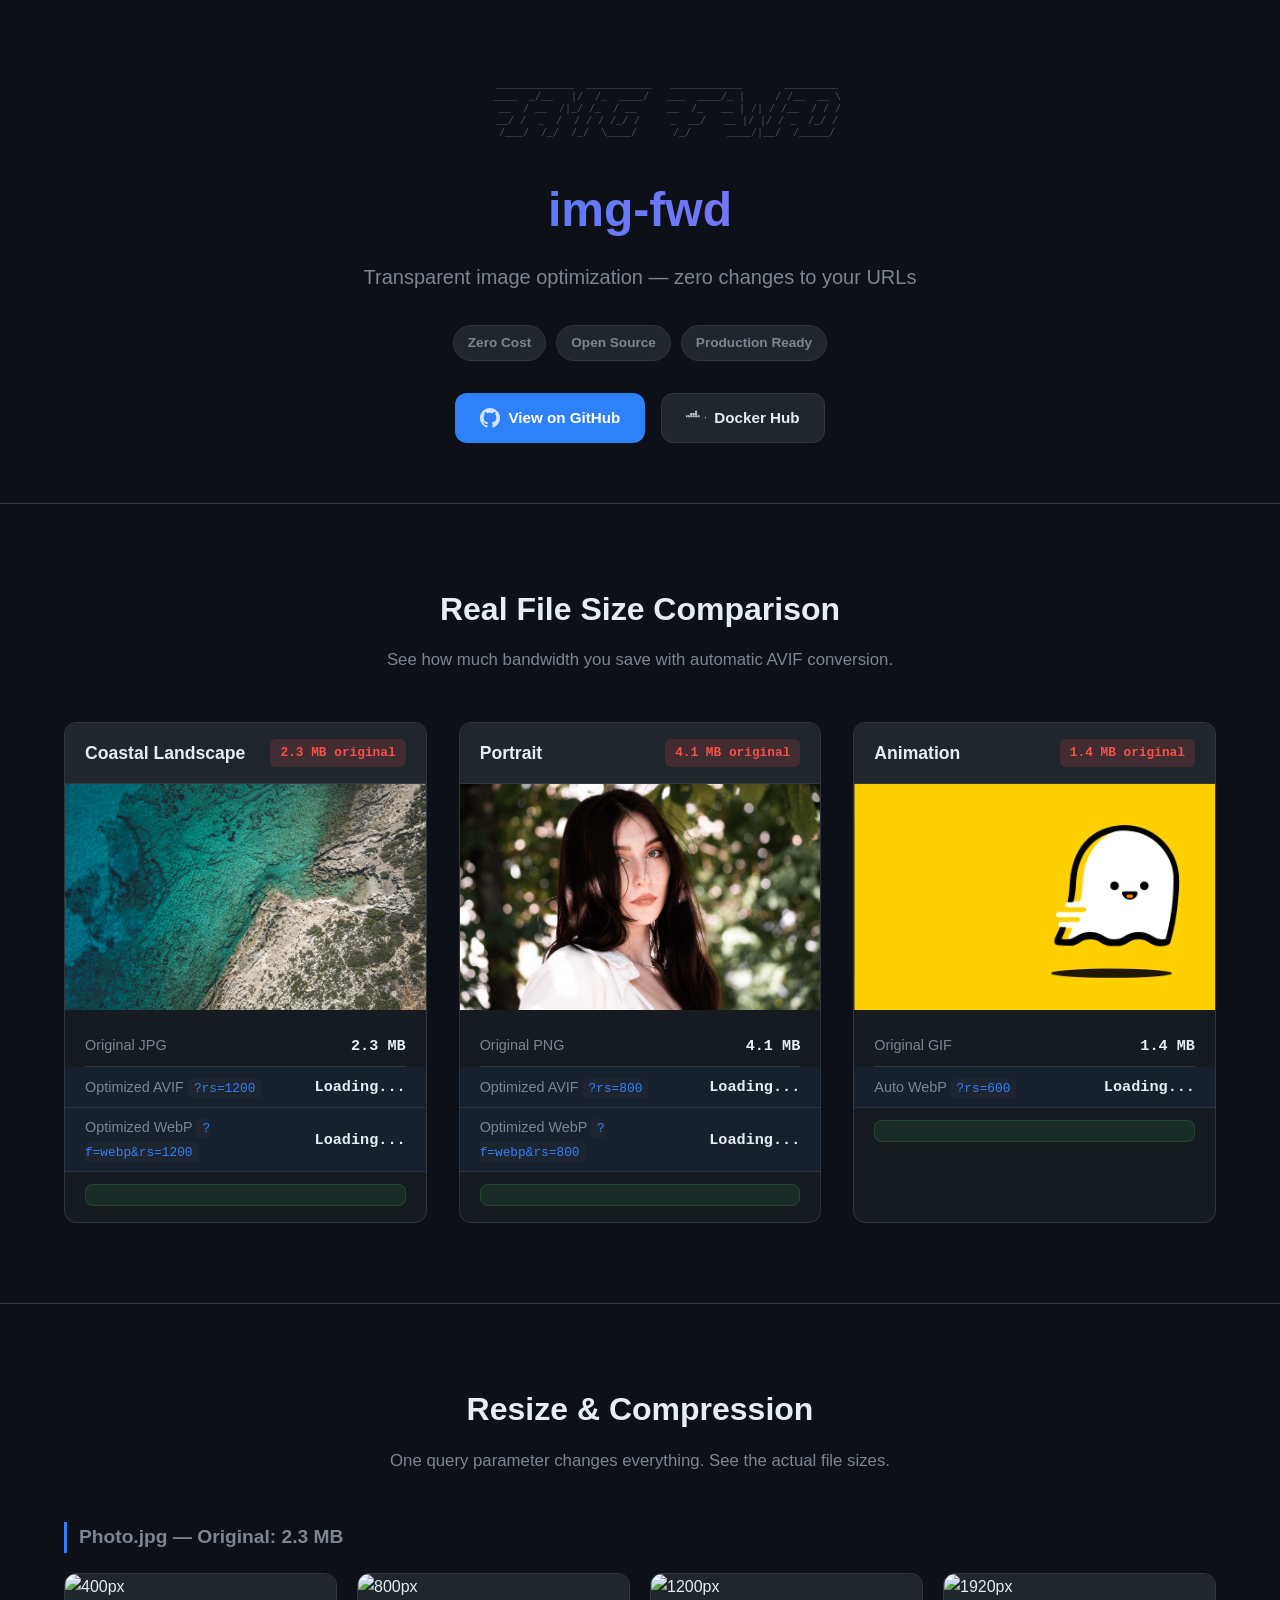
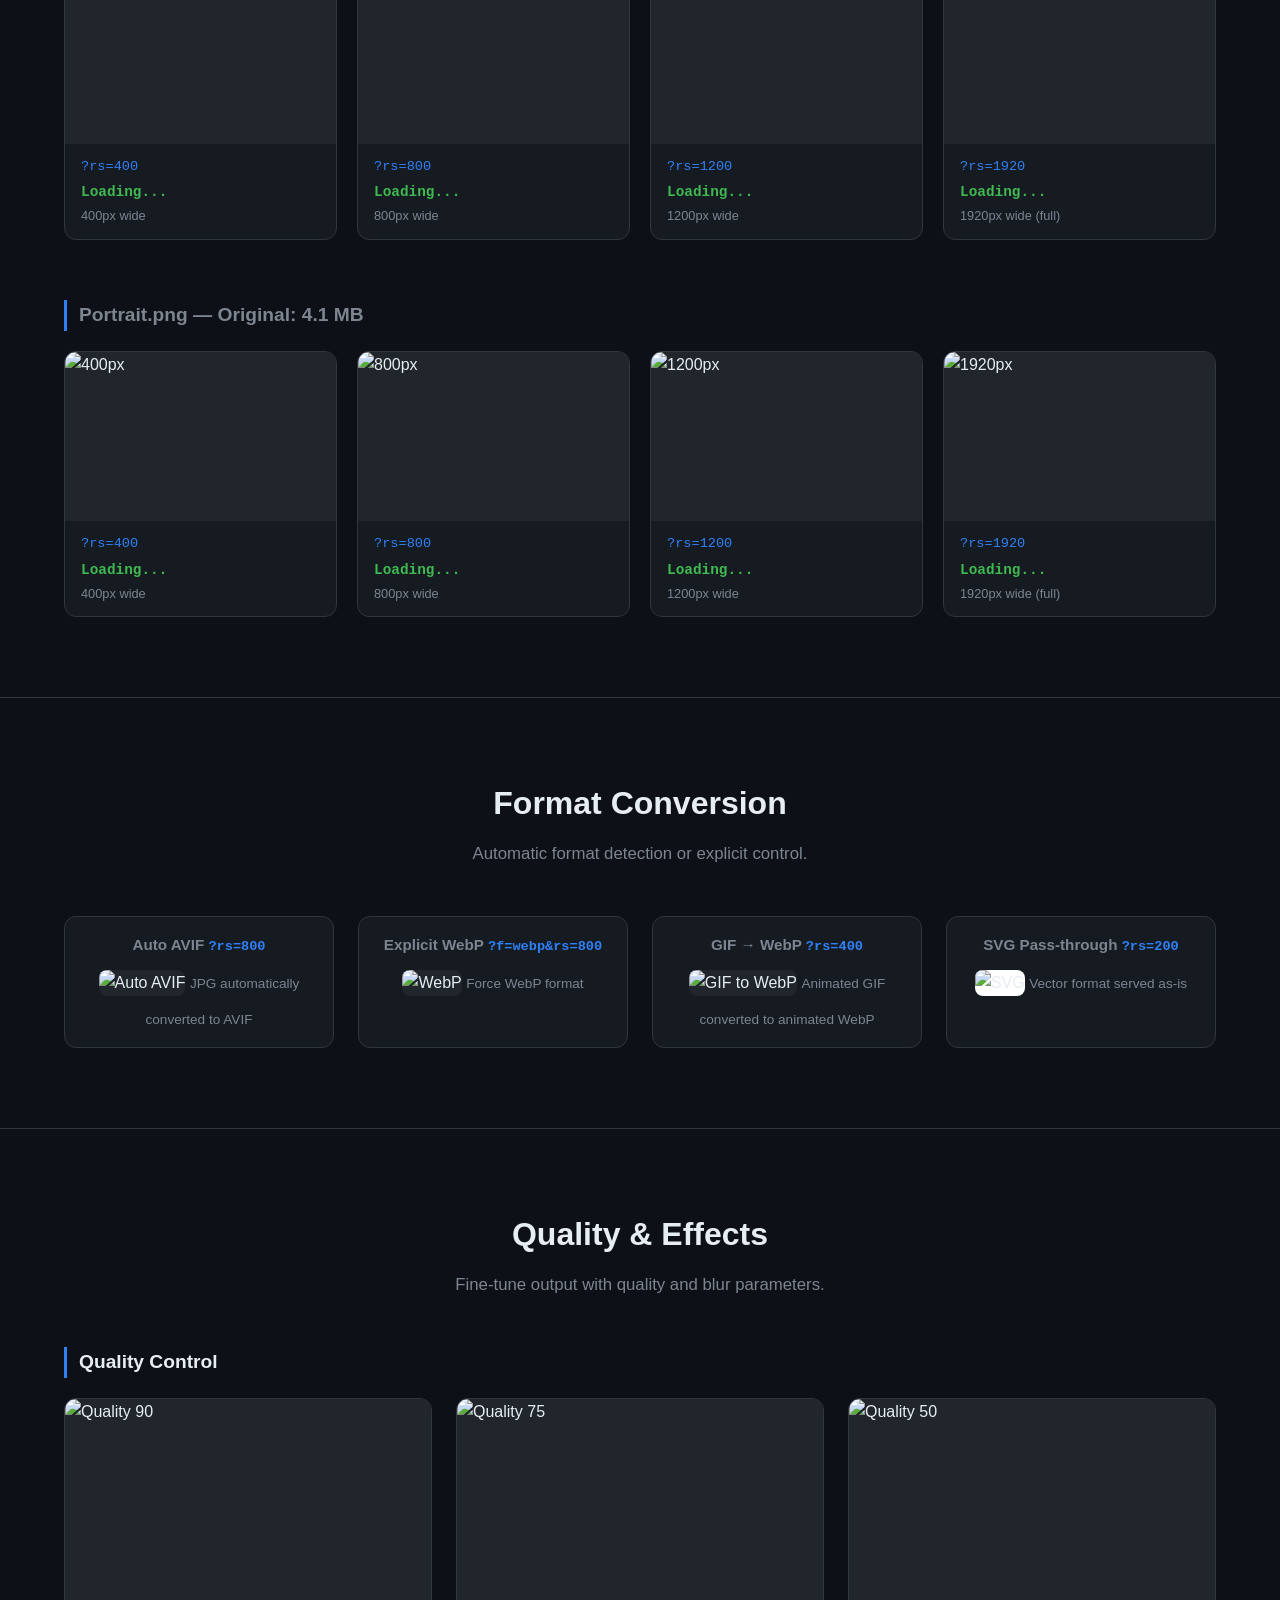
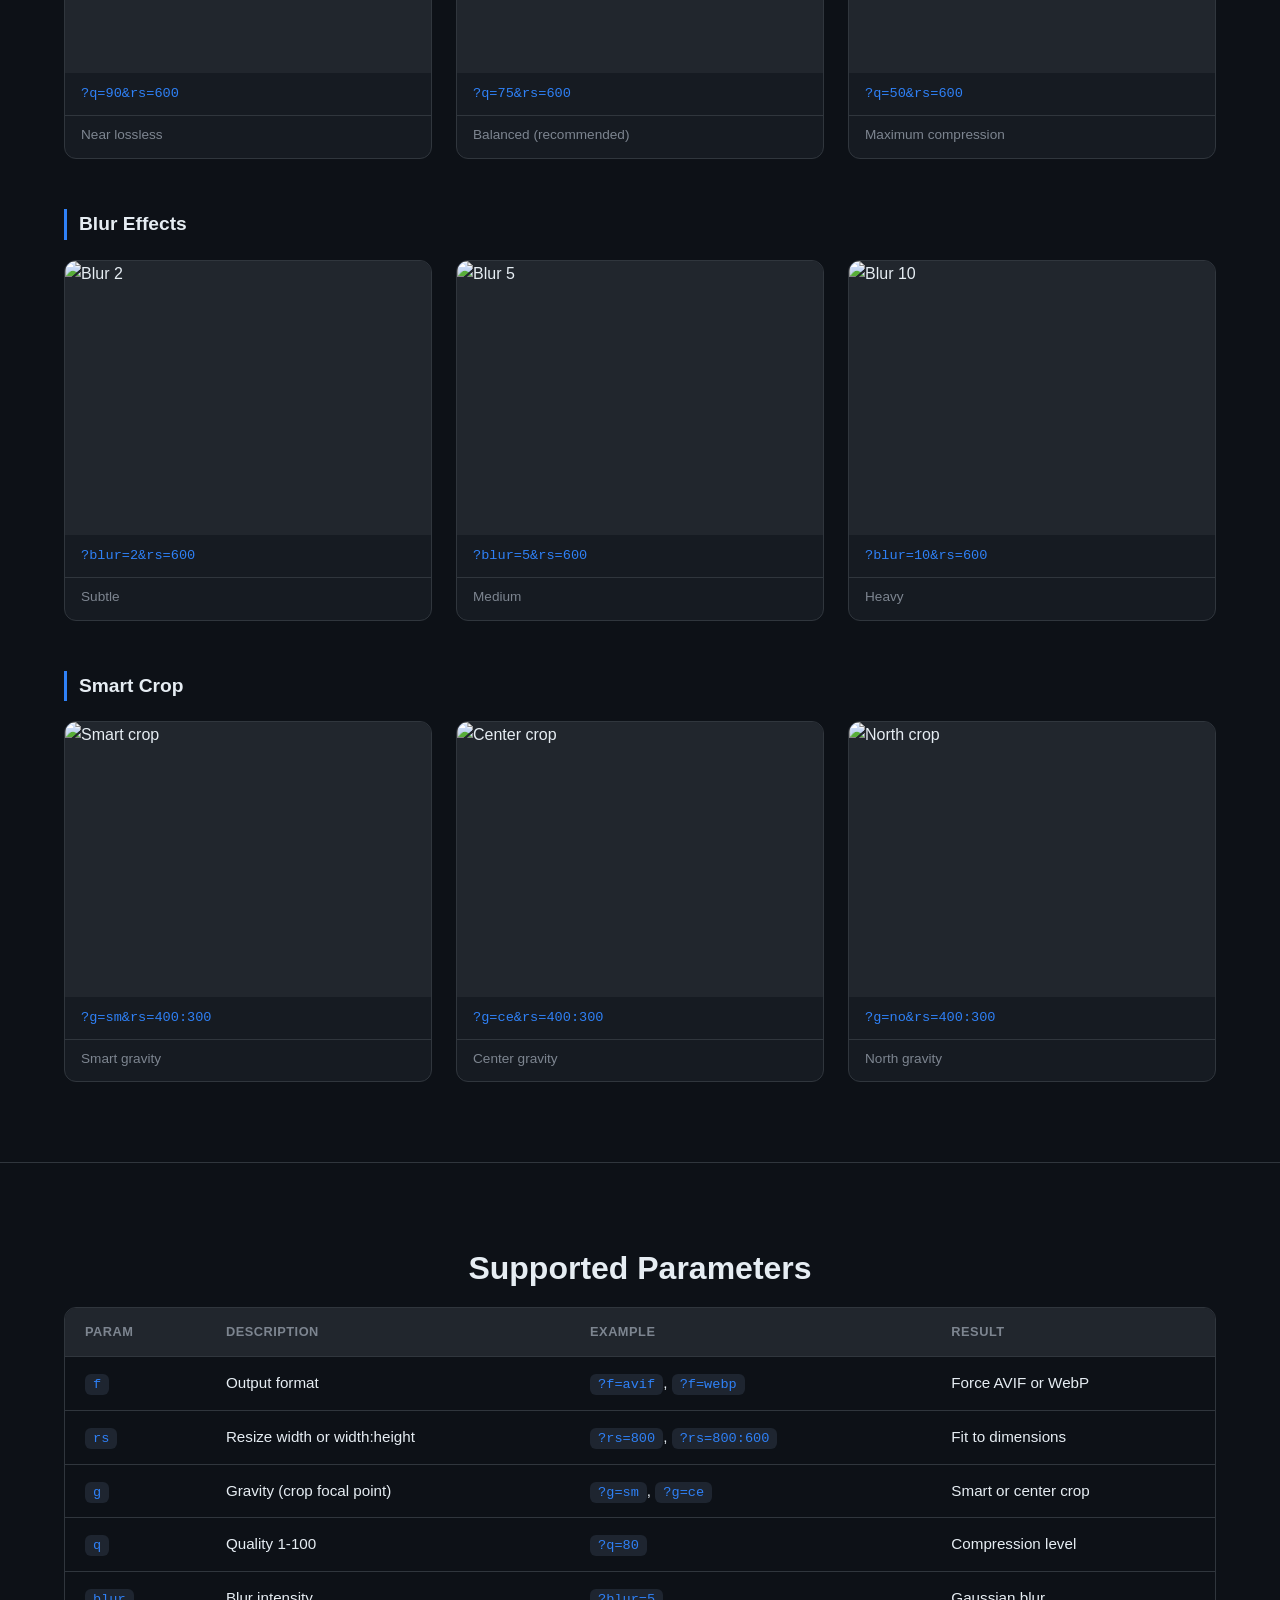
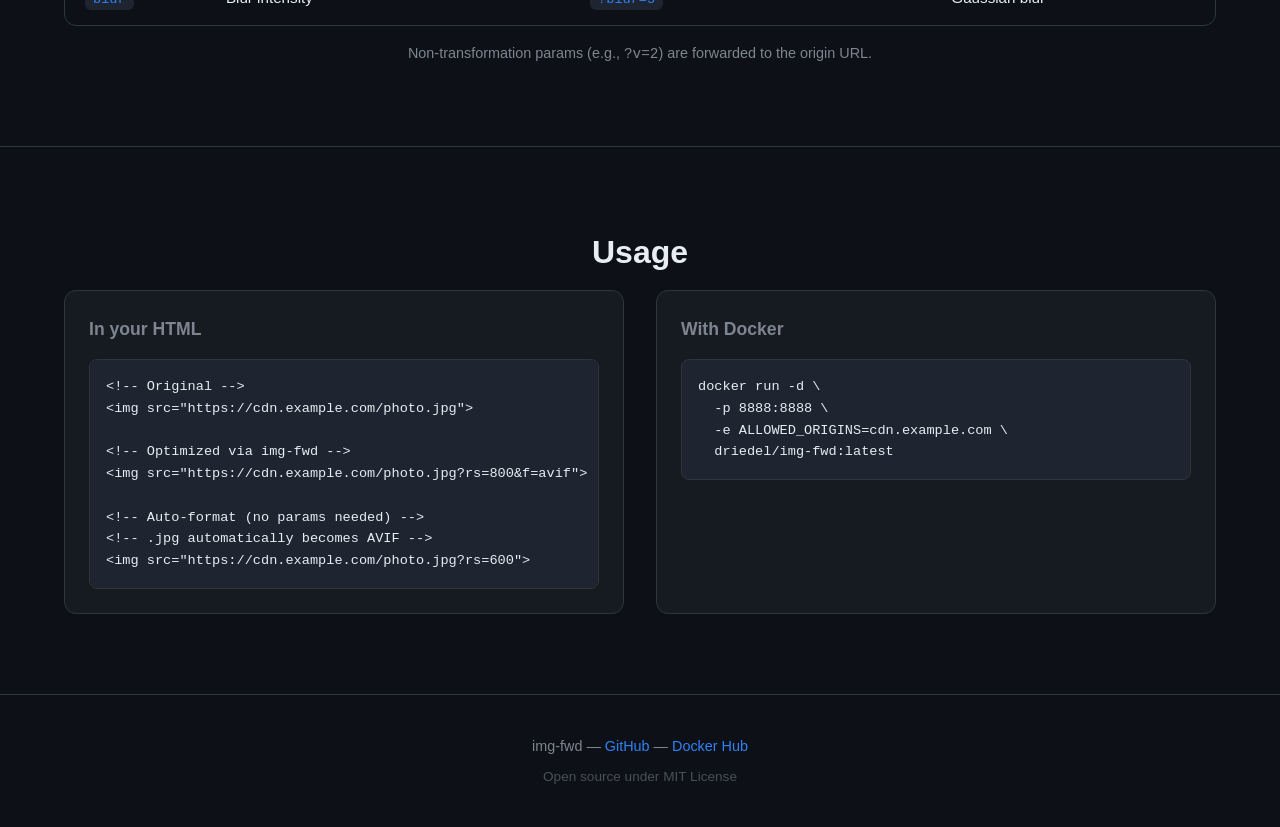
==== demo/index.html @ 56d0b034 "feat(demo): add live demo site with image comparisons Add complete demo site showcasing img-fwd capa" ====
<!DOCTYPE html>
<html lang="en">
<head>
  <meta charset="UTF-8">
  <meta name="viewport" content="width=device-width, initial-scale=1.0">
  <title>img-fwd — Transparent Image Optimization</title>
  <link rel="stylesheet" href="css/styles.css">
  <link rel="preconnect" href="https://cdn.img-fwd.driedel.dev">
</head>
<body>
  <header class="hero">
    <div class="container">
      <pre class="ascii-logo">
         _____________  ___________   ____________       _________
         ____  _/__   |/  /_  ____/   ___  ____/_ |     / /__  __ \
          __  / __  /|_/ /_  / __     __  /_   __ | /| / /__  / / /
         __/ /  _  /  / / / /_/ /     _  __/   __ |/ |/ / _  /_/ /
         /___/  /_/  /_/  \____/      /_/      ____/|__/  /_____/
      </pre>
      <h1>img-fwd</h1>
      <p class="tagline">Transparent image optimization — zero changes to your URLs</p>
      <div class="badges">
        <span class="badge">Zero Cost</span>
        <span class="badge">Open Source</span>
        <span class="badge">Production Ready</span>
      </div>
      <div class="cta-links">
        <a href="https://github.com/driedel/img-fwd" class="btn btn-primary" target="_blank" rel="noopener">
          <svg width="20" height="20" viewBox="0 0 24 24" fill="currentColor"><path d="M12 0c-6.626 0-12 5.373-12 12 0 5.302 3.438 9.8 8.207 11.387.599.111.793-.261.793-.577v-2.234c-3.338.726-4.033-1.416-4.033-1.416-.546-1.387-1.333-1.756-1.333-1.756-1.089-.745.083-.729.083-.729 1.205.084 1.839 1.237 1.839 1.237 1.07 1.834 2.807 1.304 3.492.997.107-.775.418-1.305.762-1.604-2.665-.305-5.467-1.334-5.467-5.931 0-1.311.469-2.381 1.236-3.221-.124-.303-.535-1.524.117-3.176 0 0 1.008-.322 3.301 1.23.957-.266 1.983-.399 3.003-.404 1.02.005 2.047.138 3.006.404 2.291-1.552 3.297-1.23 3.297-1.23.653 1.653.242 2.874.118 3.176.77.84 1.235 1.911 1.235 3.221 0 4.609-2.807 5.624-5.479 5.921.43.372.823 1.102.823 2.222v3.293c0 .319.192.694.801.576 4.765-1.589 8.199-6.086 8.199-11.386 0-6.627-5.373-12-12-12z"/></svg>
          View on GitHub
        </a>
        <a href="https://hub.docker.com/r/driedel/img-fwd" class="btn btn-secondary" target="_blank" rel="noopener">
          <svg width="20" height="20" viewBox="0 0 24 24" fill="currentColor"><path d="M13.983 11.078h2.119a.186.186 0 00.186-.185V9.006a.186.186 0 00-.186-.186h-2.119a.185.185 0 00-.185.185v1.888c0 .102.083.185.185.185zm-2.954-5.43h2.118a.186.186 0 00.186-.186V3.574a.186.186 0 00-.186-.185h-2.118a.185.185 0 00-.185.185v1.888c0 .102.083.186.185.186zm0 2.716h2.118a.187.187 0 00.186-.186V6.29a.186.186 0 00-.186-.185h-2.118a.185.185 0 00-.185.185v1.887c0 .102.083.186.185.186zm-2.93 0h2.12a.186.186 0 00.184-.186V6.29a.185.185 0 00-.185-.185H8.1a.185.185 0 00-.185.185v1.887c0 .102.083.186.185.186zm-2.964 0h2.119a.186.186 0 00.185-.186V6.29a.185.185 0 00-.185-.185H5.136a.186.186 0 00-.186.185v1.887c0 .102.084.186.186.186zm5.893 2.715h2.118a.186.186 0 00.186-.185V9.006a.186.186 0 00-.186-.186h-2.118a.185.185 0 00-.185.185v1.888c0 .102.083.185.185.185zm-2.93 0h2.12a.185.185 0 00.184-.185V9.006a.185.185 0 00-.184-.186h-2.12a.185.185 0 00-.184.185v1.888c0 .102.083.185.185.185zm-2.964 0h2.119a.185.185 0 00.185-.185V9.006a.185.185 0 00-.185-.186h-2.119a.186.186 0 00-.186.186v1.887c0 .102.084.185.186.185zm-2.92 0h2.12a.185.185 0 00.184-.185V9.006a.185.185 0 00-.184-.186h-2.12a.185.185 0 00-.184.185v1.888c0 .102.083.185.185.185zm-2.964 0h2.119a.185.185 0 00.185-.185V9.006a.185.185 0 00-.185-.186h-2.12a.186.186 0 00-.185.186v1.887c0 .102.084.185.186.185zM23.763 10.89c-.065-.043-.534-.364-1.084-.18.15.19.323.553.334 1.013 0 0 .197.835.3 1.432.093-.1.184-.208.27-.323.45-.585.7-1.324.7-2.093 0-.332-.044-.65-.125-.954a9.04 9.04 0 01-.395 1.105z"/></svg>
          Docker Hub
        </a>
      </div>
    </div>
  </header>

  <main>
    <!-- File Size Comparison -->
    <section class="section file-comparison" id="file-comparison">
      <div class="container">
        <h2>Real File Size Comparison</h2>
        <p class="section-desc">See how much bandwidth you save with automatic AVIF conversion.</p>
        
        <div class="file-comparison-grid">
          <!-- Photo -->
          <div class="file-card">
            <div class="file-card-header">
              <h3>Coastal Landscape</h3>
              <span class="file-tag">2.3 MB original</span>
            </div>
            <div class="file-preview">
              <img src="images/photo.jpg" alt="Original photo" loading="lazy">
            </div>
            <div class="file-sizes">
              <div class="file-size-row">
                <span class="file-label">Original JPG</span>
                <span class="file-value" id="size-photo-orig">2.3 MB</span>
              </div>
              <div class="file-size-row highlight">
                <span class="file-label">Optimized AVIF <code>?rs=1200</code></span>
                <span class="file-value" id="size-photo-avif">Loading...</span>
              </div>
              <div class="file-size-row highlight">
                <span class="file-label">Optimized WebP <code>?f=webp&rs=1200</code></span>
                <span class="file-value" id="size-photo-webp">Loading...</span>
              </div>
              <div class="file-savings" id="savings-photo"></div>
            </div>
          </div>

          <!-- Portrait -->
          <div class="file-card">
            <div class="file-card-header">
              <h3>Portrait</h3>
              <span class="file-tag">4.1 MB original</span>
            </div>
            <div class="file-preview">
              <img src="images/portrait.png" alt="Original portrait" loading="lazy">
            </div>
            <div class="file-sizes">
              <div class="file-size-row">
                <span class="file-label">Original PNG</span>
                <span class="file-value" id="size-portrait-orig">4.1 MB</span>
              </div>
              <div class="file-size-row highlight">
                <span class="file-label">Optimized AVIF <code>?rs=800</code></span>
                <span class="file-value" id="size-portrait-avif">Loading...</span>
              </div>
              <div class="file-size-row highlight">
                <span class="file-label">Optimized WebP <code>?f=webp&rs=800</code></span>
                <span class="file-value" id="size-portrait-webp">Loading...</span>
              </div>
              <div class="file-savings" id="savings-portrait"></div>
            </div>
          </div>

          <!-- Animated GIF -->
          <div class="file-card">
            <div class="file-card-header">
              <h3>Animation</h3>
              <span class="file-tag">1.4 MB original</span>
            </div>
            <div class="file-preview">
              <img src="images/animated.gif" alt="Original animation" loading="lazy">
            </div>
            <div class="file-sizes">
              <div class="file-size-row">
                <span class="file-label">Original GIF</span>
                <span class="file-value" id="size-gif-orig">1.4 MB</span>
              </div>
              <div class="file-size-row highlight">
                <span class="file-label">Auto WebP <code>?rs=600</code></span>
                <span class="file-value" id="size-gif-webp">Loading...</span>
              </div>
              <div class="file-savings" id="savings-gif"></div>
            </div>
          </div>
        </div>
      </div>
    </section>

    <!-- Resize Gallery with Real Sizes -->
    <section class="section resize-gallery" id="resize-gallery">
      <div class="container">
        <h2>Resize & Compression</h2>
        <p class="section-desc">One query parameter changes everything. See the actual file sizes.</p>

        <div class="resize-category">
          <h3>Photo.jpg — Original: 2.3 MB</h3>
          <div class="resize-grid">
            <div class="resize-item">
              <img src="https://cdn.img-fwd.driedel.dev/images/photo.jpg?rs=400" alt="400px" loading="lazy" onload="measureSize(this)">
              <div class="resize-info">
                <code>?rs=400</code>
                <span class="resize-size" data-src="https://cdn.img-fwd.driedel.dev/images/photo.jpg?rs=400">—</span>
                <span class="resize-dim">400px wide</span>
              </div>
            </div>
            <div class="resize-item">
              <img src="https://cdn.img-fwd.driedel.dev/images/photo.jpg?rs=800" alt="800px" loading="lazy" onload="measureSize(this)">
              <div class="resize-info">
                <code>?rs=800</code>
                <span class="resize-size" data-src="https://cdn.img-fwd.driedel.dev/images/photo.jpg?rs=800">—</span>
                <span class="resize-dim">800px wide</span>
              </div>
            </div>
            <div class="resize-item">
              <img src="https://cdn.img-fwd.driedel.dev/images/photo.jpg?rs=1200" alt="1200px" loading="lazy" onload="measureSize(this)">
              <div class="resize-info">
                <code>?rs=1200</code>
                <span class="resize-size" data-src="https://cdn.img-fwd.driedel.dev/images/photo.jpg?rs=1200">—</span>
                <span class="resize-dim">1200px wide</span>
              </div>
            </div>
            <div class="resize-item">
              <img src="https://cdn.img-fwd.driedel.dev/images/photo.jpg?rs=1920" alt="1920px" loading="lazy" onload="measureSize(this)">
              <div class="resize-info">
                <code>?rs=1920</code>
                <span class="resize-size" data-src="https://cdn.img-fwd.driedel.dev/images/photo.jpg?rs=1920">—</span>
                <span class="resize-dim">1920px wide (full)</span>
              </div>
            </div>
          </div>
        </div>

        <div class="resize-category">
          <h3>Portrait.png — Original: 4.1 MB</h3>
          <div class="resize-grid">
            <div class="resize-item">
              <img src="https://cdn.img-fwd.driedel.dev/images/portrait.png?rs=400" alt="400px" loading="lazy" onload="measureSize(this)">
              <div class="resize-info">
                <code>?rs=400</code>
                <span class="resize-size" data-src="https://cdn.img-fwd.driedel.dev/images/portrait.png?rs=400">—</span>
                <span class="resize-dim">400px wide</span>
              </div>
            </div>
            <div class="resize-item">
              <img src="https://cdn.img-fwd.driedel.dev/images/portrait.png?rs=800" alt="800px" loading="lazy" onload="measureSize(this)">
              <div class="resize-info">
                <code>?rs=800</code>
                <span class="resize-size" data-src="https://cdn.img-fwd.driedel.dev/images/portrait.png?rs=800">—</span>
                <span class="resize-dim">800px wide</span>
              </div>
            </div>
            <div class="resize-item">
              <img src="https://cdn.img-fwd.driedel.dev/images/portrait.png?rs=1200" alt="1200px" loading="lazy" onload="measureSize(this)">
              <div class="resize-info">
                <code>?rs=1200</code>
                <span class="resize-size" data-src="https://cdn.img-fwd.driedel.dev/images/portrait.png?rs=1200">—</span>
                <span class="resize-dim">1200px wide</span>
              </div>
            </div>
            <div class="resize-item">
              <img src="https://cdn.img-fwd.driedel.dev/images/portrait.png?rs=1920" alt="1920px" loading="lazy" onload="measureSize(this)">
              <div class="resize-info">
                <code>?rs=1920</code>
                <span class="resize-size" data-src="https://cdn.img-fwd.driedel.dev/images/portrait.png?rs=1920">—</span>
                <span class="resize-dim">1920px wide (full)</span>
              </div>
            </div>
          </div>
        </div>
      </div>
    </section>

    <!-- Format Conversion -->
    <section class="section format-gallery" id="format-gallery">
      <div class="container">
        <h2>Format Conversion</h2>
        <p class="section-desc">Automatic format detection or explicit control.</p>

        <div class="format-grid">
          <div class="format-item">
            <h4>Auto AVIF <code>?rs=800</code></h4>
            <img src="https://cdn.img-fwd.driedel.dev/images/photo.jpg?rs=800" alt="Auto AVIF" loading="lazy">
            <span class="format-note">JPG automatically converted to AVIF</span>
          </div>
          <div class="format-item">
            <h4>Explicit WebP <code>?f=webp&rs=800</code></h4>
            <img src="https://cdn.img-fwd.driedel.dev/images/photo.jpg?f=webp&rs=800" alt="WebP" loading="lazy">
            <span class="format-note">Force WebP format</span>
          </div>
          <div class="format-item">
            <h4>GIF → WebP <code>?rs=400</code></h4>
            <img src="https://cdn.img-fwd.driedel.dev/images/animated.gif?rs=400" alt="GIF to WebP" loading="lazy">
            <span class="format-note">Animated GIF converted to animated WebP</span>
          </div>
          <div class="format-item">
            <h4>SVG Pass-through <code>?rs=200</code></h4>
            <img src="https://cdn.img-fwd.driedel.dev/images/icon.svg?rs=200" alt="SVG" loading="lazy" style="object-fit: contain; background: #fff;">
            <span class="format-note">Vector format served as-is</span>
          </div>
        </div>
      </div>
    </section>

    <!-- Quality & Effects -->
    <section class="section effects-gallery" id="effects-gallery">
      <div class="container">
        <h2>Quality & Effects</h2>
        <p class="section-desc">Fine-tune output with quality and blur parameters.</p>

        <div class="effects-category">
          <h3>Quality Control</h3>
          <div class="effects-grid">
            <div class="effects-item">
              <img src="https://cdn.img-fwd.driedel.dev/images/photo.jpg?q=90&rs=600" alt="Quality 90" loading="lazy">
              <code>?q=90&rs=600</code>
              <span>Near lossless</span>
            </div>
            <div class="effects-item">
              <img src="https://cdn.img-fwd.driedel.dev/images/photo.jpg?q=75&rs=600" alt="Quality 75" loading="lazy">
              <code>?q=75&rs=600</code>
              <span>Balanced (recommended)</span>
            </div>
            <div class="effects-item">
              <img src="https://cdn.img-fwd.driedel.dev/images/photo.jpg?q=50&rs=600" alt="Quality 50" loading="lazy">
              <code>?q=50&rs=600</code>
              <span>Maximum compression</span>
            </div>
          </div>
        </div>

        <div class="effects-category">
          <h3>Blur Effects</h3>
          <div class="effects-grid">
            <div class="effects-item">
              <img src="https://cdn.img-fwd.driedel.dev/images/photo.jpg?blur=2&rs=600" alt="Blur 2" loading="lazy">
              <code>?blur=2&rs=600</code>
              <span>Subtle</span>
            </div>
            <div class="effects-item">
              <img src="https://cdn.img-fwd.driedel.dev/images/photo.jpg?blur=5&rs=600" alt="Blur 5" loading="lazy">
              <code>?blur=5&rs=600</code>
              <span>Medium</span>
            </div>
            <div class="effects-item">
              <img src="https://cdn.img-fwd.driedel.dev/images/photo.jpg?blur=10&rs=600" alt="Blur 10" loading="lazy">
              <code>?blur=10&rs=600</code>
              <span>Heavy</span>
            </div>
          </div>
        </div>

        <div class="effects-category">
          <h3>Smart Crop</h3>
          <div class="effects-grid">
            <div class="effects-item">
              <img src="https://cdn.img-fwd.driedel.dev/images/photo.jpg?g=sm&rs=400:300" alt="Smart crop" loading="lazy">
              <code>?g=sm&rs=400:300</code>
              <span>Smart gravity</span>
            </div>
            <div class="effects-item">
              <img src="https://cdn.img-fwd.driedel.dev/images/photo.jpg?g=ce&rs=400:300" alt="Center crop" loading="lazy">
              <code>?g=ce&rs=400:300</code>
              <span>Center gravity</span>
            </div>
            <div class="effects-item">
              <img src="https://cdn.img-fwd.driedel.dev/images/photo.jpg?g=no&rs=400:300" alt="North crop" loading="lazy">
              <code>?g=no&rs=400:300</code>
              <span>North gravity</span>
            </div>
          </div>
        </div>
      </div>
    </section>

    <!-- Technical Reference -->
    <section class="section reference" id="reference">
      <div class="container">
        <h2>Supported Parameters</h2>
        <div class="param-table-wrapper">
          <table class="param-table">
            <thead>
              <tr>
                <th>Param</th>
                <th>Description</th>
                <th>Example</th>
                <th>Result</th>
              </tr>
            </thead>
            <tbody>
              <tr>
                <td><code>f</code></td>
                <td>Output format</td>
                <td><code>?f=avif</code>, <code>?f=webp</code></td>
                <td>Force AVIF or WebP</td>
              </tr>
              <tr>
                <td><code>rs</code></td>
                <td>Resize width or width:height</td>
                <td><code>?rs=800</code>, <code>?rs=800:600</code></td>
                <td>Fit to dimensions</td>
              </tr>
              <tr>
                <td><code>g</code></td>
                <td>Gravity (crop focal point)</td>
                <td><code>?g=sm</code>, <code>?g=ce</code></td>
                <td>Smart or center crop</td>
              </tr>
              <tr>
                <td><code>q</code></td>
                <td>Quality 1-100</td>
                <td><code>?q=80</code></td>
                <td>Compression level</td>
              </tr>
              <tr>
                <td><code>blur</code></td>
                <td>Blur intensity</td>
                <td><code>?blur=5</code></td>
                <td>Gaussian blur</td>
              </tr>
            </tbody>
          </table>
        </div>
        <p class="table-note">Non-transformation params (e.g., <code>?v=2</code>) are forwarded to the origin URL.</p>
      </div>
    </section>

    <!-- Usage Snippets -->
    <section class="section snippets" id="snippets">
      <div class="container">
        <h2>Usage</h2>
        <div class="snippet-grid">
          <div class="snippet-card">
            <h3>In your HTML</h3>
            <pre class="code-block"><code>&lt;!-- Original --&gt;
&lt;img src="https://cdn.example.com/photo.jpg"&gt;

&lt;!-- Optimized via img-fwd --&gt;
&lt;img src="https://cdn.example.com/photo.jpg?rs=800&f=avif"&gt;

&lt;!-- Auto-format (no params needed) --&gt;
&lt;!-- .jpg automatically becomes AVIF --&gt;
&lt;img src="https://cdn.example.com/photo.jpg?rs=600"&gt;</code></pre>
          </div>
          <div class="snippet-card">
            <h3>With Docker</h3>
            <pre class="code-block"><code>docker run -d \
  -p 8888:8888 \
  -e ALLOWED_ORIGINS=cdn.example.com \
  driedel/img-fwd:latest</code></pre>
          </div>
        </div>
      </div>
    </section>
  </main>

  <footer class="footer">
    <div class="container">
      <p>img-fwd — <a href="https://github.com/driedel/img-fwd">GitHub</a> — <a href="https://hub.docker.com/r/driedel/img-fwd">Docker Hub</a></p>
      <p class="copyright">Open source under MIT License</p>
    </div>
  </footer>

  <script src="js/main.js"></script>
</body>
</html>
---- demo/css/styles.css ----
/* ========================================
   img-fwd Demo — Stylesheet
   Modern, clean, responsive
   ======================================== */

:root {
  --bg-primary: #0d1117;
  --bg-secondary: #161b22;
  --bg-tertiary: #21262d;
  --border-color: #30363d;
  --text-primary: #e6edf3;
  --text-secondary: #7d8590;
  --text-muted: #484f58;
  --accent: #2f81f7;
  --accent-hover: #388bfd;
  --success: #3fb950;
  --warning: #d29922;
  --danger: #f85149;
  --code-bg: #1e2530;
  --font-mono: 'SFMono-Regular', Consolas, 'Liberation Mono', Menlo, monospace;
  --font-sans: -apple-system, BlinkMacSystemFont, 'Segoe UI', Roboto, Helvetica, Arial, sans-serif;
  --radius: 12px;
  --shadow: 0 8px 24px rgba(0, 0, 0, 0.4);
}

* { box-sizing: border-box; margin: 0; padding: 0; }

html { scroll-behavior: smooth; }

body {
  font-family: var(--font-sans);
  background: var(--bg-primary);
  color: var(--text-primary);
  line-height: 1.6;
  -webkit-font-smoothing: antialiased;
}

.container {
  max-width: 1200px;
  margin: 0 auto;
  padding: 0 24px;
}

/* ========================================
   Hero
   ======================================== */

.hero {
  padding: 80px 0 60px;
  text-align: center;
  border-bottom: 1px solid var(--border-color);
}

.ascii-logo {
  font-family: var(--font-mono);
  font-size: 10px;
  line-height: 1.2;
  color: var(--text-muted);
  margin-bottom: 20px;
  overflow-x: auto;
  white-space: pre;
}

.hero h1 {
  font-size: 3rem;
  font-weight: 700;
  margin-bottom: 12px;
  background: linear-gradient(90deg, var(--accent), #a371f7);
  -webkit-background-clip: text;
  -webkit-text-fill-color: transparent;
  background-clip: text;
}

.tagline {
  font-size: 1.25rem;
  color: var(--text-secondary);
  margin-bottom: 32px;
}

.badges {
  display: flex;
  gap: 10px;
  justify-content: center;
  margin-bottom: 32px;
  flex-wrap: wrap;
}

.badge {
  display: inline-block;
  padding: 6px 14px;
  border-radius: 20px;
  font-size: 0.85rem;
  font-weight: 600;
  background: var(--bg-tertiary);
  color: var(--text-secondary);
  border: 1px solid var(--border-color);
}

.cta-links {
  display: flex;
  gap: 16px;
  justify-content: center;
  flex-wrap: wrap;
}

.btn {
  display: inline-flex;
  align-items: center;
  gap: 8px;
  padding: 12px 24px;
  border-radius: var(--radius);
  font-size: 0.95rem;
  font-weight: 600;
  text-decoration: none;
  transition: all 0.2s ease;
  border: 1px solid transparent;
}

.btn svg { opacity: 0.8; }

.btn-primary {
  background: var(--accent);
  color: #fff;
}

.btn-primary:hover { background: var(--accent-hover); }

.btn-secondary {
  background: var(--bg-tertiary);
  color: var(--text-primary);
  border-color: var(--border-color);
}

.btn-secondary:hover { background: var(--border-color); }

/* ========================================
   Sections
   ======================================== */

.section {
  padding: 80px 0;
  border-bottom: 1px solid var(--border-color);
}

.section:last-of-type { border-bottom: none; }

.section h2 {
  font-size: 2rem;
  margin-bottom: 12px;
  text-align: center;
}

.section-desc {
  text-align: center;
  color: var(--text-secondary);
  margin-bottom: 48px;
  font-size: 1.05rem;
}

/* ========================================
   Comparative Section
   ======================================== */

.comparison-grid {
  display: grid;
  grid-template-columns: repeat(auto-fit, minmax(340px, 1fr));
  gap: 32px;
}

.comparison-card {
  background: var(--bg-secondary);
  border: 1px solid var(--border-color);
  border-radius: var(--radius);
  overflow: hidden;
  transition: box-shadow 0.3s ease;
}

.comparison-card:hover { box-shadow: var(--shadow); }

.card-header {
  display: flex;
  justify-content: space-between;
  align-items: center;
  padding: 16px 20px;
  border-bottom: 1px solid var(--border-color);
}

.card-header h3 { font-size: 1.1rem; font-weight: 600; }

.format-badge {
  font-size: 0.75rem;
  padding: 4px 10px;
  border-radius: 6px;
  background: rgba(47, 129, 247, 0.15);
  color: var(--accent);
  font-family: var(--font-mono);
  font-weight: 600;
}

/* Before/After Slider */
.before-after-slider {
  position: relative;
  width: 100%;
  aspect-ratio: 16 / 10;
  overflow: hidden;
  background: var(--bg-tertiary);
}

.before-after-slider img {
  position: absolute;
  top: 0;
  left: 0;
  width: 100%;
  height: 100%;
  object-fit: cover;
}

.after-overlay {
  position: absolute;
  top: 0;
  left: 0;
  width: 50%;
  height: 100%;
  overflow: hidden;
  border-right: 2px solid var(--accent);
}

.after-overlay img {
  position: absolute;
  top: 0;
  left: 0;
  width: 200%;  /* compensa o container de 50% */
  height: 100%;
  object-fit: cover;
}

.slider-input {
  position: absolute;
  top: 0;
  left: 0;
  width: 100%;
  height: 100%;
  opacity: 0;
  cursor: ew-resize;
  z-index: 10;
}

.slider-handle {
  position: absolute;
  top: 50%;
  left: 50%;
  transform: translate(-50%, -50%);
  width: 40px;
  height: 40px;
  background: var(--accent);
  border-radius: 50%;
  display: flex;
  align-items: center;
  justify-content: center;
  pointer-events: none;
  z-index: 5;
  box-shadow: 0 2px 8px rgba(0,0,0,0.4);
}

.slider-handle::before {
  content: '◀ ▶';
  font-size: 10px;
  color: #fff;
  letter-spacing: 2px;
}

/* Stats */
.stats {
  display: grid;
  grid-template-columns: 1fr 1fr 1fr;
  padding: 16px 20px;
  gap: 16px;
}

.stat {
  display: flex;
  flex-direction: column;
  align-items: center;
  text-align: center;
}

.stat-label {
  font-size: 0.8rem;
  color: var(--text-secondary);
  text-transform: uppercase;
  letter-spacing: 0.5px;
  margin-bottom: 4px;
}

.stat-size, .stat-value {
  font-family: var(--font-mono);
  font-size: 1.1rem;
  font-weight: 600;
  color: var(--text-primary);
}

.savings-stat .stat-value { color: var(--success); }

/* ========================================
   Gallery
   ======================================== */

.gallery-category { margin-bottom: 60px; }

.gallery-category:last-child { margin-bottom: 0; }

.gallery-category h3 {
  font-size: 1.3rem;
  margin-bottom: 24px;
  padding-left: 12px;
  border-left: 3px solid var(--accent);
}

.gallery-grid {
  display: grid;
  grid-template-columns: repeat(auto-fit, minmax(280px, 1fr));
  gap: 24px;
}

.gallery-item {
  background: var(--bg-secondary);
  border: 1px solid var(--border-color);
  border-radius: var(--radius);
  overflow: hidden;
  transition: box-shadow 0.3s ease;
}

.gallery-item:hover { box-shadow: var(--shadow); }

.gallery-item img {
  width: 100%;
  aspect-ratio: 16 / 10;
  object-fit: cover;
  display: block;
  background: var(--bg-tertiary);
}

.gallery-item code {
  display: block;
  padding: 12px 16px;
  font-family: var(--font-mono);
  font-size: 0.85rem;
  background: var(--bg-tertiary);
  border-top: 1px solid var(--border-color);
  color: var(--accent);
}

.dim-label {
  display: block;
  padding: 6px 16px 12px;
  font-size: 0.85rem;
  color: var(--text-secondary);
}

/* ========================================
   Reference Table
   ======================================== */

.param-table-wrapper {
  overflow-x: auto;
  border: 1px solid var(--border-color);
  border-radius: var(--radius);
  margin-bottom: 16px;
}

.param-table {
  width: 100%;
  border-collapse: collapse;
  font-size: 0.95rem;
}

.param-table th,
.param-table td {
  padding: 14px 20px;
  text-align: left;
  border-bottom: 1px solid var(--border-color);
}

.param-table th {
  background: var(--bg-tertiary);
  font-weight: 600;
  color: var(--text-secondary);
  text-transform: uppercase;
  font-size: 0.8rem;
  letter-spacing: 0.5px;
}

.param-table tr:last-child td { border-bottom: none; }

.param-table tbody tr:hover { background: rgba(47, 129, 247, 0.05); }

.param-table code {
  font-family: var(--font-mono);
  font-size: 0.85rem;
  background: var(--code-bg);
  padding: 3px 8px;
  border-radius: 6px;
  color: var(--accent);
}

.table-note {
  text-align: center;
  color: var(--text-secondary);
  font-size: 0.9rem;
}

/* ========================================
   Snippets
   ======================================== */

.snippet-grid {
  display: grid;
  grid-template-columns: repeat(auto-fit, minmax(400px, 1fr));
  gap: 32px;
}

.snippet-card {
  background: var(--bg-secondary);
  border: 1px solid var(--border-color);
  border-radius: var(--radius);
  padding: 24px;
}

.snippet-card h3 {
  font-size: 1.1rem;
  margin-bottom: 16px;
  color: var(--text-secondary);
}

.code-block {
  background: var(--code-bg);
  border: 1px solid var(--border-color);
  border-radius: 8px;
  padding: 16px;
  overflow-x: auto;
  font-family: var(--font-mono);
  font-size: 0.85rem;
  line-height: 1.6;
  color: var(--text-primary);
}

.code-block code {
  font-family: inherit;
  color: inherit;
}

/* Syntax highlighting simulation */
.code-block .comment { color: var(--text-muted); }

/* ========================================
   Footer
   ======================================== */

.footer {
  padding: 40px 0;
  text-align: center;
  border-top: 1px solid var(--border-color);
  color: var(--text-secondary);
  font-size: 0.9rem;
}

.footer a {
  color: var(--accent);
  text-decoration: none;
}

.footer a:hover { text-decoration: underline; }

.copyright {
  margin-top: 8px;
  font-size: 0.85rem;
  color: var(--text-muted);
}

/* ========================================
   File Comparison Section
   ======================================== */

.file-comparison-grid {
  display: grid;
  grid-template-columns: repeat(auto-fit, minmax(350px, 1fr));
  gap: 32px;
}

.file-card {
  background: var(--bg-secondary);
  border: 1px solid var(--border-color);
  border-radius: var(--radius);
  overflow: hidden;
  transition: box-shadow 0.3s ease;
}

.file-card:hover { box-shadow: var(--shadow); }

.file-card-header {
  display: flex;
  justify-content: space-between;
  align-items: center;
  padding: 16px 20px;
  border-bottom: 1px solid var(--border-color);
  background: var(--bg-tertiary);
}

.file-card-header h3 { font-size: 1.1rem; font-weight: 600; }

.file-tag {
  font-size: 0.8rem;
  padding: 4px 10px;
  border-radius: 6px;
  background: rgba(248, 81, 73, 0.15);
  color: var(--danger);
  font-family: var(--font-mono);
  font-weight: 600;
}

.file-preview {
  width: 100%;
  aspect-ratio: 16 / 10;
  overflow: hidden;
  background: var(--bg-tertiary);
}

.file-preview img {
  width: 100%;
  height: 100%;
  object-fit: cover;
  display: block;
}

.file-sizes {
  padding: 16px 20px;
}

.file-size-row {
  display: flex;
  justify-content: space-between;
  align-items: center;
  padding: 8px 0;
  border-bottom: 1px solid var(--border-color);
}

.file-size-row:last-child { border-bottom: none; }

.file-size-row.highlight {
  background: rgba(47, 129, 247, 0.05);
  margin: 0 -20px;
  padding: 8px 20px;
}

.file-label {
  font-size: 0.9rem;
  color: var(--text-secondary);
}

.file-label code {
  font-family: var(--font-mono);
  font-size: 0.8rem;
  background: var(--code-bg);
  padding: 2px 6px;
  border-radius: 4px;
  color: var(--accent);
}

.file-value {
  font-family: var(--font-mono);
  font-size: 0.95rem;
  font-weight: 600;
  color: var(--text-primary);
}

.file-savings {
  margin-top: 12px;
  padding: 10px;
  border-radius: 8px;
  background: rgba(63, 185, 80, 0.1);
  border: 1px solid rgba(63, 185, 80, 0.2);
  text-align: center;
  font-weight: 600;
  color: var(--success);
  font-family: var(--font-mono);
  font-size: 0.9rem;
}

/* ========================================
   Resize Gallery
   ======================================== */

.resize-category { margin-bottom: 60px; }
.resize-category:last-child { margin-bottom: 0; }

.resize-category h3 {
  font-size: 1.2rem;
  margin-bottom: 20px;
  padding-left: 12px;
  border-left: 3px solid var(--accent);
  color: var(--text-secondary);
}

.resize-grid {
  display: grid;
  grid-template-columns: repeat(auto-fit, minmax(220px, 1fr));
  gap: 20px;
}

.resize-item {
  background: var(--bg-secondary);
  border: 1px solid var(--border-color);
  border-radius: var(--radius);
  overflow: hidden;
  transition: box-shadow 0.3s ease;
}

.resize-item:hover { box-shadow: var(--shadow); }

.resize-item img {
  width: 100%;
  aspect-ratio: 16 / 10;
  object-fit: cover;
  display: block;
  background: var(--bg-tertiary);
}

.resize-info {
  padding: 12px 16px;
}

.resize-info code {
  display: block;
  font-family: var(--font-mono);
  font-size: 0.85rem;
  color: var(--accent);
  margin-bottom: 4px;
}

.resize-size {
  display: block;
  font-family: var(--font-mono);
  font-size: 0.9rem;
  color: var(--success);
  font-weight: 600;
  margin-bottom: 2px;
}

.resize-dim {
  display: block;
  font-size: 0.8rem;
  color: var(--text-secondary);
}

/* ========================================
   Format Gallery
   ======================================== */

.format-grid {
  display: grid;
  grid-template-columns: repeat(auto-fit, minmax(260px, 1fr));
  gap: 24px;
}

.format-item {
  background: var(--bg-secondary);
  border: 1px solid var(--border-color);
  border-radius: var(--radius);
  overflow: hidden;
  padding: 16px;
  text-align: center;
}

.format-item h4 {
  font-size: 0.95rem;
  margin-bottom: 12px;
  color: var(--text-secondary);
}

.format-item h4 code {
  font-family: var(--font-mono);
  color: var(--accent);
  font-size: 0.85rem;
}

.format-item img {
  width: 100%;
  aspect-ratio: 16 / 10;
  object-fit: cover;
  border-radius: 8px;
  margin-bottom: 10px;
  background: var(--bg-tertiary);
}

.format-note {
  font-size: 0.85rem;
  color: var(--text-secondary);
}

/* ========================================
   Effects Gallery
   ======================================== */

.effects-category { margin-bottom: 50px; }
.effects-category:last-child { margin-bottom: 0; }

.effects-category h3 {
  font-size: 1.2rem;
  margin-bottom: 20px;
  padding-left: 12px;
  border-left: 3px solid var(--accent);
}

.effects-grid {
  display: grid;
  grid-template-columns: repeat(auto-fit, minmax(260px, 1fr));
  gap: 24px;
}

.effects-item {
  background: var(--bg-secondary);
  border: 1px solid var(--border-color);
  border-radius: var(--radius);
  overflow: hidden;
  transition: box-shadow 0.3s ease;
}

.effects-item:hover { box-shadow: var(--shadow); }

.effects-item img {
  width: 100%;
  aspect-ratio: 4 / 3;
  object-fit: cover;
  display: block;
  background: var(--bg-tertiary);
}

.effects-item code {
  display: block;
  padding: 10px 16px;
  font-family: var(--font-mono);
  font-size: 0.85rem;
  color: var(--accent);
  border-bottom: 1px solid var(--border-color);
}

.effects-item span {
  display: block;
  padding: 8px 16px 12px;
  font-size: 0.85rem;
  color: var(--text-secondary);
}

/* ========================================
   Responsive
   ======================================== */

@media (max-width: 768px) {
  .hero { padding: 48px 0 40px; }
  .hero h1 { font-size: 2rem; }
  .tagline { font-size: 1rem; }
  .ascii-logo { font-size: 7px; }
  
  .section { padding: 48px 0; }
  .section h2 { font-size: 1.5rem; }
  
  .comparison-grid { grid-template-columns: 1fr; }
  .gallery-grid { grid-template-columns: 1fr; }
  .snippet-grid { grid-template-columns: 1fr; }
  
  .stats { grid-template-columns: 1fr; gap: 12px; }
  .stat { flex-direction: row; justify-content: space-between; }
  
  .param-table th,
  .param-table td { padding: 10px 14px; }
}

/* ========================================
   Animations
   ======================================== */

@keyframes fadeIn {
  from { opacity: 0; transform: translateY(20px); }
  to { opacity: 1; transform: translateY(0); }
}

.section {
  animation: fadeIn 0.6s ease-out;
}
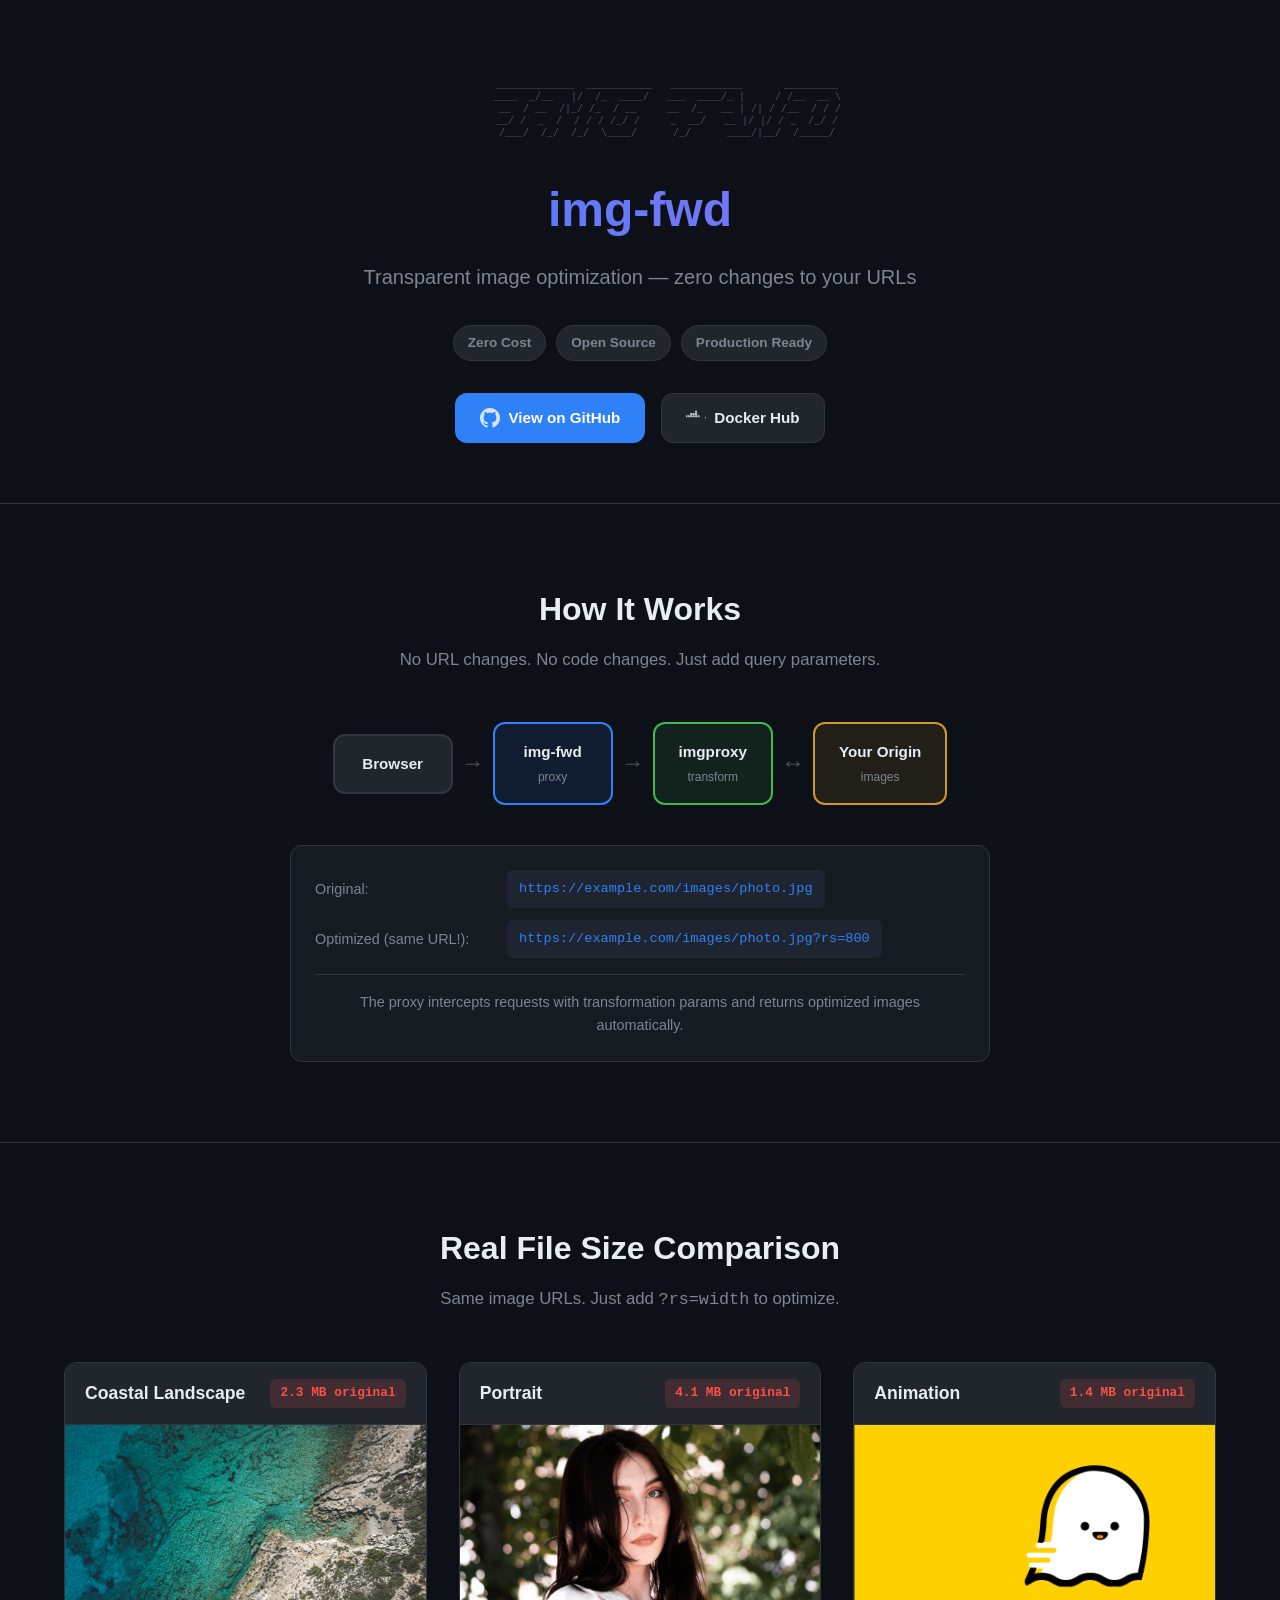
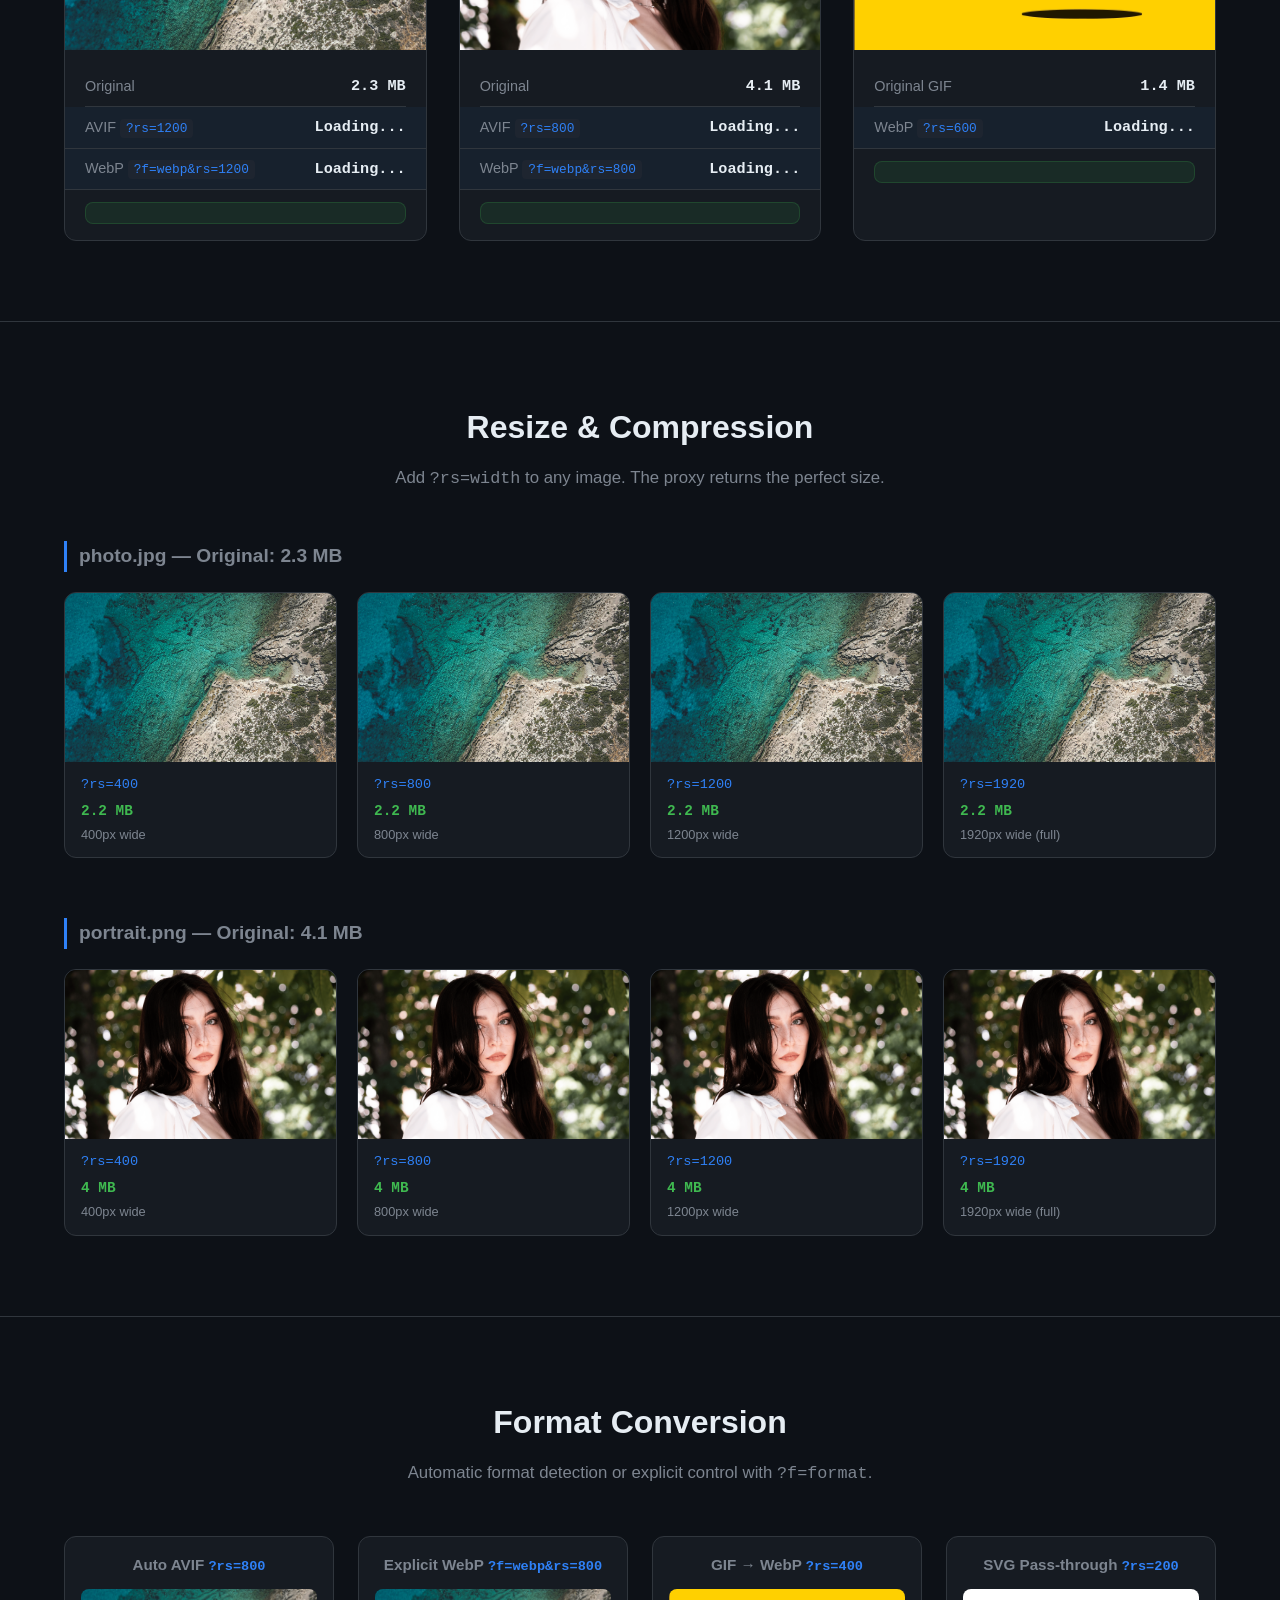
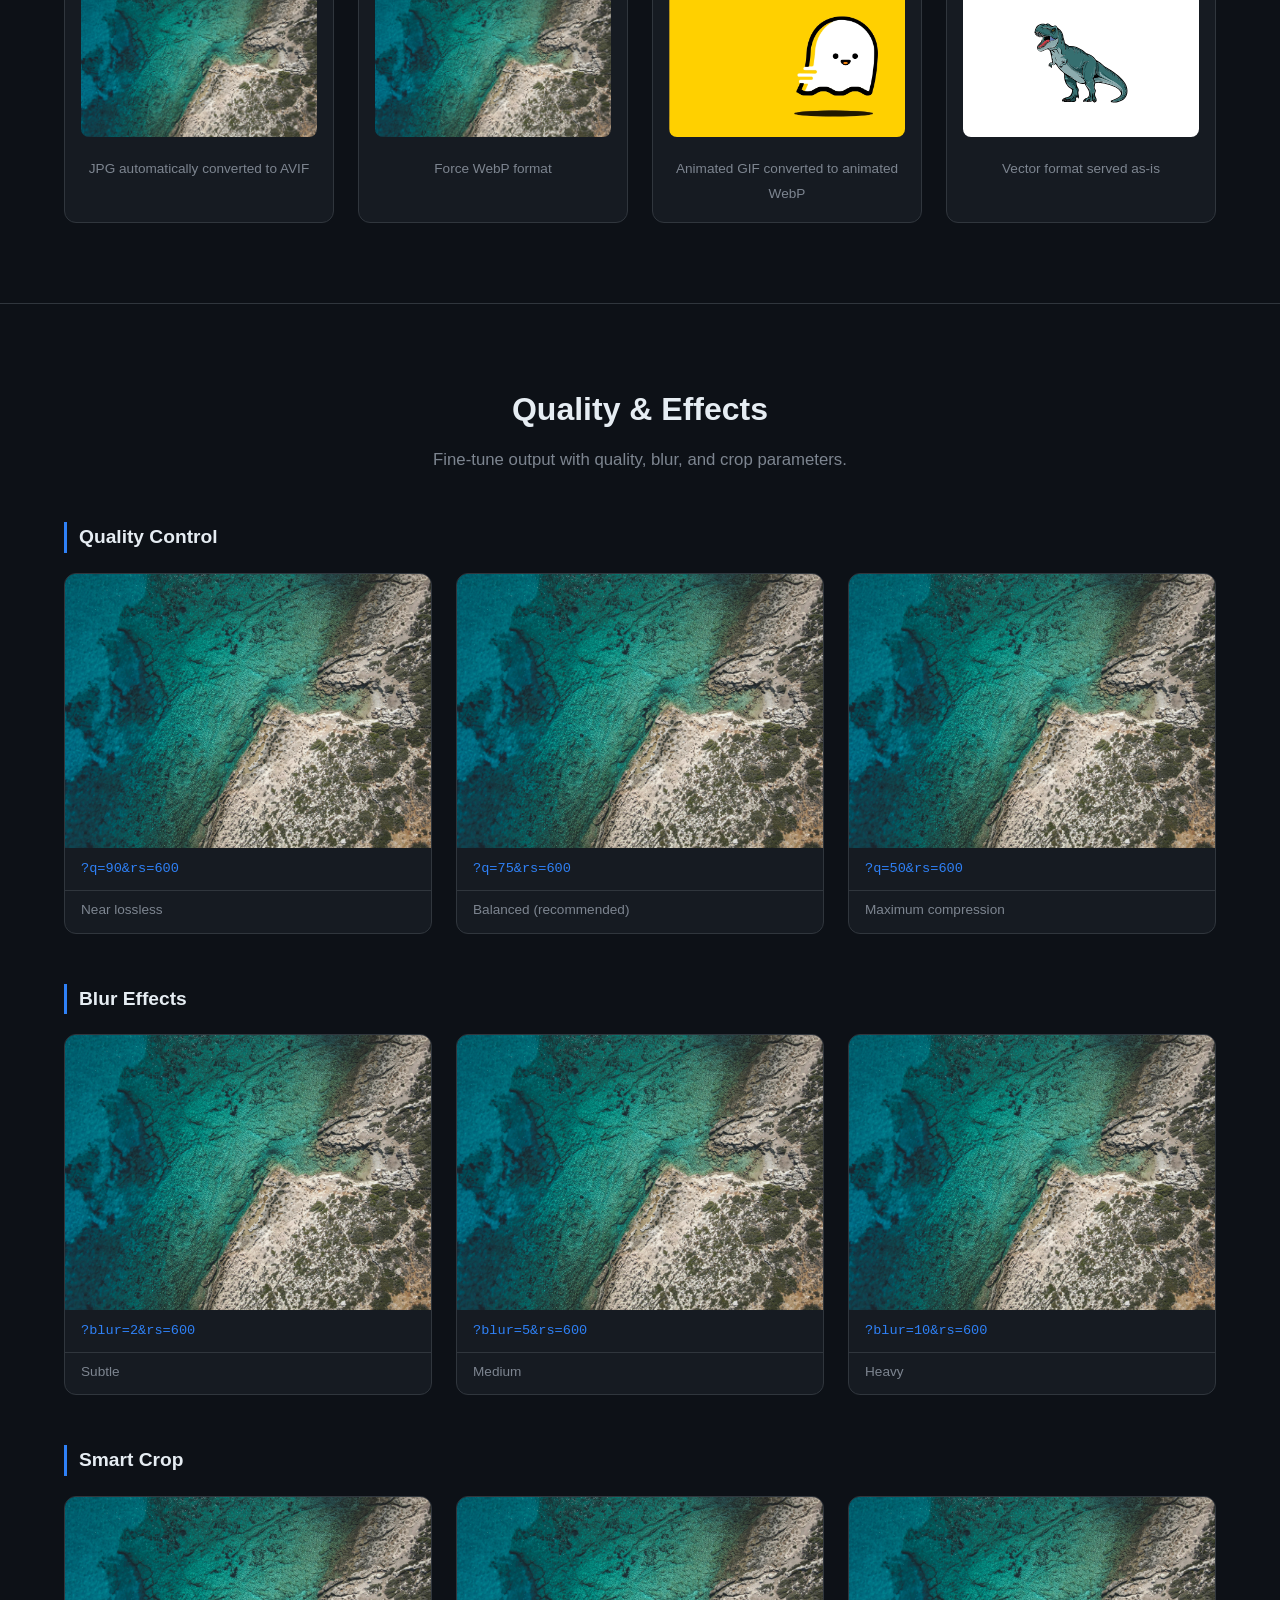
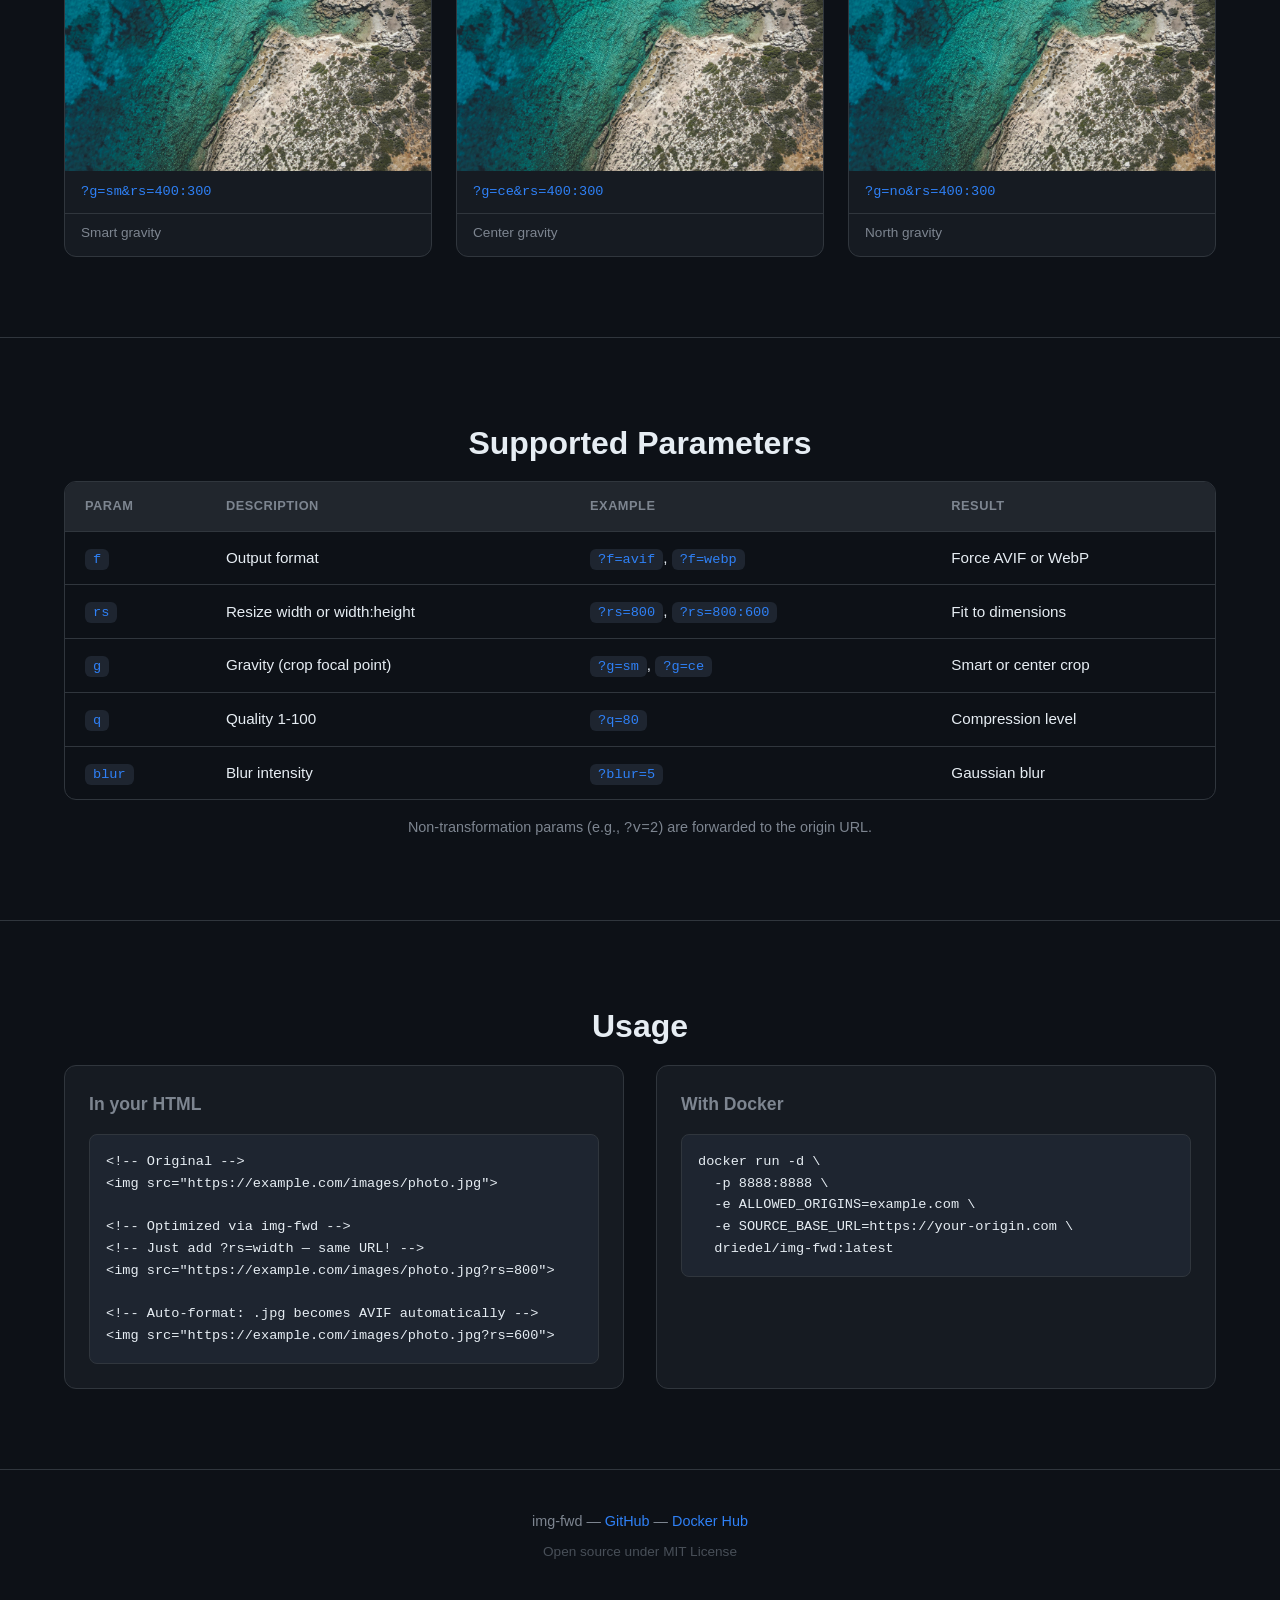
==== commit 1a5fb13e: "feat(demo): add Fly.io internal nginx app for static files Replace GitHub Pages with internal Fly.io" ====
--- a/demo/index.html
+++ b/demo/index.html
@@ -5,7 +5,6 @@
   <meta name="viewport" content="width=device-width, initial-scale=1.0">
   <title>img-fwd — Transparent Image Optimization</title>
   <link rel="stylesheet" href="css/styles.css">
-  <link rel="preconnect" href="https://cdn.img-fwd.driedel.dev">
 </head>
 <body>
   <header class="hero">
@@ -38,11 +37,49 @@
   </header>
 
   <main>
+    <!-- How it Works -->
+    <section class="section how-it-works" id="how-it-works">
+      <div class="container">
+        <h2>How It Works</h2>
+        <p class="section-desc">No URL changes. No code changes. Just add query parameters.</p>
+        
+        <div class="architecture-diagram">
+          <div class="arch-step">
+            <div class="arch-box">Browser</div>
+            <div class="arch-arrow">→</div>
+          </div>
+          <div class="arch-step">
+            <div class="arch-box arch-proxy">img-fwd<br><small>proxy</small></div>
+            <div class="arch-arrow">→</div>
+          </div>
+          <div class="arch-step">
+            <div class="arch-box arch-imgproxy">imgproxy<br><small>transform</small></div>
+            <div class="arch-arrow">↔</div>
+          </div>
+          <div class="arch-step">
+            <div class="arch-box arch-origin">Your Origin<br><small>images</small></div>
+          </div>
+        </div>
+
+        <div class="url-examples">
+          <div class="url-example">
+            <span class="url-label">Original:</span>
+            <code class="url-code">https://example.com/images/photo.jpg</code>
+          </div>
+          <div class="url-example">
+            <span class="url-label">Optimized (same URL!):</span>
+            <code class="url-code">https://example.com/images/photo.jpg?rs=800</code>
+          </div>
+          <p class="url-note">The proxy intercepts requests with transformation params and returns optimized images automatically.</p>
+        </div>
+      </div>
+    </section>
+
     <!-- File Size Comparison -->
     <section class="section file-comparison" id="file-comparison">
       <div class="container">
         <h2>Real File Size Comparison</h2>
-        <p class="section-desc">See how much bandwidth you save with automatic AVIF conversion.</p>
+        <p class="section-desc">Same image URLs. Just add <code>?rs=width</code> to optimize.</p>
         
         <div class="file-comparison-grid">
           <!-- Photo -->
@@ -56,15 +93,15 @@
             </div>
             <div class="file-sizes">
               <div class="file-size-row">
-                <span class="file-label">Original JPG</span>
+                <span class="file-label">Original</span>
                 <span class="file-value" id="size-photo-orig">2.3 MB</span>
               </div>
               <div class="file-size-row highlight">
-                <span class="file-label">Optimized AVIF <code>?rs=1200</code></span>
+                <span class="file-label">AVIF <code>?rs=1200</code></span>
                 <span class="file-value" id="size-photo-avif">Loading...</span>
               </div>
               <div class="file-size-row highlight">
-                <span class="file-label">Optimized WebP <code>?f=webp&rs=1200</code></span>
+                <span class="file-label">WebP <code>?f=webp&rs=1200</code></span>
                 <span class="file-value" id="size-photo-webp">Loading...</span>
               </div>
               <div class="file-savings" id="savings-photo"></div>
@@ -82,15 +119,15 @@
             </div>
             <div class="file-sizes">
               <div class="file-size-row">
-                <span class="file-label">Original PNG</span>
+                <span class="file-label">Original</span>
                 <span class="file-value" id="size-portrait-orig">4.1 MB</span>
               </div>
               <div class="file-size-row highlight">
-                <span class="file-label">Optimized AVIF <code>?rs=800</code></span>
+                <span class="file-label">AVIF <code>?rs=800</code></span>
                 <span class="file-value" id="size-portrait-avif">Loading...</span>
               </div>
               <div class="file-size-row highlight">
-                <span class="file-label">Optimized WebP <code>?f=webp&rs=800</code></span>
+                <span class="file-label">WebP <code>?f=webp&rs=800</code></span>
                 <span class="file-value" id="size-portrait-webp">Loading...</span>
               </div>
               <div class="file-savings" id="savings-portrait"></div>
@@ -112,7 +149,7 @@
                 <span class="file-value" id="size-gif-orig">1.4 MB</span>
               </div>
               <div class="file-size-row highlight">
-                <span class="file-label">Auto WebP <code>?rs=600</code></span>
+                <span class="file-label">WebP <code>?rs=600</code></span>
                 <span class="file-value" id="size-gif-webp">Loading...</span>
               </div>
               <div class="file-savings" id="savings-gif"></div>
@@ -122,44 +159,44 @@
       </div>
     </section>
 
-    <!-- Resize Gallery with Real Sizes -->
+    <!-- Resize Gallery -->
     <section class="section resize-gallery" id="resize-gallery">
       <div class="container">
         <h2>Resize & Compression</h2>
-        <p class="section-desc">One query parameter changes everything. See the actual file sizes.</p>
+        <p class="section-desc">Add <code>?rs=width</code> to any image. The proxy returns the perfect size.</p>
 
         <div class="resize-category">
-          <h3>Photo.jpg — Original: 2.3 MB</h3>
+          <h3>photo.jpg — Original: 2.3 MB</h3>
           <div class="resize-grid">
             <div class="resize-item">
-              <img src="https://cdn.img-fwd.driedel.dev/images/photo.jpg?rs=400" alt="400px" loading="lazy" onload="measureSize(this)">
+              <img src="images/photo.jpg?rs=400" alt="400px" loading="lazy" onload="measureSize(this)">
               <div class="resize-info">
                 <code>?rs=400</code>
-                <span class="resize-size" data-src="https://cdn.img-fwd.driedel.dev/images/photo.jpg?rs=400">—</span>
+                <span class="resize-size" data-src="images/photo.jpg?rs=400">—</span>
                 <span class="resize-dim">400px wide</span>
               </div>
             </div>
             <div class="resize-item">
-              <img src="https://cdn.img-fwd.driedel.dev/images/photo.jpg?rs=800" alt="800px" loading="lazy" onload="measureSize(this)">
+              <img src="images/photo.jpg?rs=800" alt="800px" loading="lazy" onload="measureSize(this)">
               <div class="resize-info">
                 <code>?rs=800</code>
-                <span class="resize-size" data-src="https://cdn.img-fwd.driedel.dev/images/photo.jpg?rs=800">—</span>
+                <span class="resize-size" data-src="images/photo.jpg?rs=800">—</span>
                 <span class="resize-dim">800px wide</span>
               </div>
             </div>
             <div class="resize-item">
-              <img src="https://cdn.img-fwd.driedel.dev/images/photo.jpg?rs=1200" alt="1200px" loading="lazy" onload="measureSize(this)">
+              <img src="images/photo.jpg?rs=1200" alt="1200px" loading="lazy" onload="measureSize(this)">
               <div class="resize-info">
                 <code>?rs=1200</code>
-                <span class="resize-size" data-src="https://cdn.img-fwd.driedel.dev/images/photo.jpg?rs=1200">—</span>
+                <span class="resize-size" data-src="images/photo.jpg?rs=1200">—</span>
                 <span class="resize-dim">1200px wide</span>
               </div>
             </div>
             <div class="resize-item">
-              <img src="https://cdn.img-fwd.driedel.dev/images/photo.jpg?rs=1920" alt="1920px" loading="lazy" onload="measureSize(this)">
+              <img src="images/photo.jpg?rs=1920" alt="1920px" loading="lazy" onload="measureSize(this)">
               <div class="resize-info">
                 <code>?rs=1920</code>
-                <span class="resize-size" data-src="https://cdn.img-fwd.driedel.dev/images/photo.jpg?rs=1920">—</span>
+                <span class="resize-size" data-src="images/photo.jpg?rs=1920">—</span>
                 <span class="resize-dim">1920px wide (full)</span>
               </div>
             </div>
@@ -167,37 +204,37 @@
         </div>
 
         <div class="resize-category">
-          <h3>Portrait.png — Original: 4.1 MB</h3>
+          <h3>portrait.png — Original: 4.1 MB</h3>
           <div class="resize-grid">
             <div class="resize-item">
-              <img src="https://cdn.img-fwd.driedel.dev/images/portrait.png?rs=400" alt="400px" loading="lazy" onload="measureSize(this)">
+              <img src="images/portrait.png?rs=400" alt="400px" loading="lazy" onload="measureSize(this)">
               <div class="resize-info">
                 <code>?rs=400</code>
-                <span class="resize-size" data-src="https://cdn.img-fwd.driedel.dev/images/portrait.png?rs=400">—</span>
+                <span class="resize-size" data-src="images/portrait.png?rs=400">—</span>
                 <span class="resize-dim">400px wide</span>
               </div>
             </div>
             <div class="resize-item">
-              <img src="https://cdn.img-fwd.driedel.dev/images/portrait.png?rs=800" alt="800px" loading="lazy" onload="measureSize(this)">
+              <img src="images/portrait.png?rs=800" alt="800px" loading="lazy" onload="measureSize(this)">
               <div class="resize-info">
                 <code>?rs=800</code>
-                <span class="resize-size" data-src="https://cdn.img-fwd.driedel.dev/images/portrait.png?rs=800">—</span>
+                <span class="resize-size" data-src="images/portrait.png?rs=800">—</span>
                 <span class="resize-dim">800px wide</span>
               </div>
             </div>
             <div class="resize-item">
-              <img src="https://cdn.img-fwd.driedel.dev/images/portrait.png?rs=1200" alt="1200px" loading="lazy" onload="measureSize(this)">
+              <img src="images/portrait.png?rs=1200" alt="1200px" loading="lazy" onload="measureSize(this)">
               <div class="resize-info">
                 <code>?rs=1200</code>
-                <span class="resize-size" data-src="https://cdn.img-fwd.driedel.dev/images/portrait.png?rs=1200">—</span>
+                <span class="resize-size" data-src="images/portrait.png?rs=1200">—</span>
                 <span class="resize-dim">1200px wide</span>
               </div>
             </div>
             <div class="resize-item">
-              <img src="https://cdn.img-fwd.driedel.dev/images/portrait.png?rs=1920" alt="1920px" loading="lazy" onload="measureSize(this)">
+              <img src="images/portrait.png?rs=1920" alt="1920px" loading="lazy" onload="measureSize(this)">
               <div class="resize-info">
                 <code>?rs=1920</code>
-                <span class="resize-size" data-src="https://cdn.img-fwd.driedel.dev/images/portrait.png?rs=1920">—</span>
+                <span class="resize-size" data-src="images/portrait.png?rs=1920">—</span>
                 <span class="resize-dim">1920px wide (full)</span>
               </div>
             </div>
@@ -210,27 +247,27 @@
     <section class="section format-gallery" id="format-gallery">
       <div class="container">
         <h2>Format Conversion</h2>
-        <p class="section-desc">Automatic format detection or explicit control.</p>
+        <p class="section-desc">Automatic format detection or explicit control with <code>?f=format</code>.</p>
 
         <div class="format-grid">
           <div class="format-item">
             <h4>Auto AVIF <code>?rs=800</code></h4>
-            <img src="https://cdn.img-fwd.driedel.dev/images/photo.jpg?rs=800" alt="Auto AVIF" loading="lazy">
+            <img src="images/photo.jpg?rs=800" alt="Auto AVIF" loading="lazy">
             <span class="format-note">JPG automatically converted to AVIF</span>
           </div>
           <div class="format-item">
             <h4>Explicit WebP <code>?f=webp&rs=800</code></h4>
-            <img src="https://cdn.img-fwd.driedel.dev/images/photo.jpg?f=webp&rs=800" alt="WebP" loading="lazy">
+            <img src="images/photo.jpg?f=webp&rs=800" alt="WebP" loading="lazy">
             <span class="format-note">Force WebP format</span>
           </div>
           <div class="format-item">
             <h4>GIF → WebP <code>?rs=400</code></h4>
-            <img src="https://cdn.img-fwd.driedel.dev/images/animated.gif?rs=400" alt="GIF to WebP" loading="lazy">
+            <img src="images/animated.gif?rs=400" alt="GIF to WebP" loading="lazy">
             <span class="format-note">Animated GIF converted to animated WebP</span>
           </div>
           <div class="format-item">
             <h4>SVG Pass-through <code>?rs=200</code></h4>
-            <img src="https://cdn.img-fwd.driedel.dev/images/icon.svg?rs=200" alt="SVG" loading="lazy" style="object-fit: contain; background: #fff;">
+            <img src="images/icon.svg?rs=200" alt="SVG" loading="lazy" style="object-fit: contain; background: #fff; padding: 20px;">
             <span class="format-note">Vector format served as-is</span>
           </div>
         </div>
@@ -241,23 +278,23 @@
     <section class="section effects-gallery" id="effects-gallery">
       <div class="container">
         <h2>Quality & Effects</h2>
-        <p class="section-desc">Fine-tune output with quality and blur parameters.</p>
+        <p class="section-desc">Fine-tune output with quality, blur, and crop parameters.</p>
 
         <div class="effects-category">
           <h3>Quality Control</h3>
           <div class="effects-grid">
             <div class="effects-item">
-              <img src="https://cdn.img-fwd.driedel.dev/images/photo.jpg?q=90&rs=600" alt="Quality 90" loading="lazy">
+              <img src="images/photo.jpg?q=90&rs=600" alt="Quality 90" loading="lazy">
               <code>?q=90&rs=600</code>
               <span>Near lossless</span>
             </div>
             <div class="effects-item">
-              <img src="https://cdn.img-fwd.driedel.dev/images/photo.jpg?q=75&rs=600" alt="Quality 75" loading="lazy">
+              <img src="images/photo.jpg?q=75&rs=600" alt="Quality 75" loading="lazy">
               <code>?q=75&rs=600</code>
               <span>Balanced (recommended)</span>
             </div>
             <div class="effects-item">
-              <img src="https://cdn.img-fwd.driedel.dev/images/photo.jpg?q=50&rs=600" alt="Quality 50" loading="lazy">
+              <img src="images/photo.jpg?q=50&rs=600" alt="Quality 50" loading="lazy">
               <code>?q=50&rs=600</code>
               <span>Maximum compression</span>
             </div>
@@ -268,17 +305,17 @@
           <h3>Blur Effects</h3>
           <div class="effects-grid">
             <div class="effects-item">
-              <img src="https://cdn.img-fwd.driedel.dev/images/photo.jpg?blur=2&rs=600" alt="Blur 2" loading="lazy">
+              <img src="images/photo.jpg?blur=2&rs=600" alt="Blur 2" loading="lazy">
               <code>?blur=2&rs=600</code>
               <span>Subtle</span>
             </div>
             <div class="effects-item">
-              <img src="https://cdn.img-fwd.driedel.dev/images/photo.jpg?blur=5&rs=600" alt="Blur 5" loading="lazy">
+              <img src="images/photo.jpg?blur=5&rs=600" alt="Blur 5" loading="lazy">
               <code>?blur=5&rs=600</code>
               <span>Medium</span>
             </div>
             <div class="effects-item">
-              <img src="https://cdn.img-fwd.driedel.dev/images/photo.jpg?blur=10&rs=600" alt="Blur 10" loading="lazy">
+              <img src="images/photo.jpg?blur=10&rs=600" alt="Blur 10" loading="lazy">
               <code>?blur=10&rs=600</code>
               <span>Heavy</span>
             </div>
@@ -289,17 +326,17 @@
           <h3>Smart Crop</h3>
           <div class="effects-grid">
             <div class="effects-item">
-              <img src="https://cdn.img-fwd.driedel.dev/images/photo.jpg?g=sm&rs=400:300" alt="Smart crop" loading="lazy">
+              <img src="images/photo.jpg?g=sm&rs=400:300" alt="Smart crop" loading="lazy">
               <code>?g=sm&rs=400:300</code>
               <span>Smart gravity</span>
             </div>
             <div class="effects-item">
-              <img src="https://cdn.img-fwd.driedel.dev/images/photo.jpg?g=ce&rs=400:300" alt="Center crop" loading="lazy">
+              <img src="images/photo.jpg?g=ce&rs=400:300" alt="Center crop" loading="lazy">
               <code>?g=ce&rs=400:300</code>
               <span>Center gravity</span>
             </div>
             <div class="effects-item">
-              <img src="https://cdn.img-fwd.driedel.dev/images/photo.jpg?g=no&rs=400:300" alt="North crop" loading="lazy">
+              <img src="images/photo.jpg?g=no&rs=400:300" alt="North crop" loading="lazy">
               <code>?g=no&rs=400:300</code>
               <span>North gravity</span>
             </div>
@@ -368,20 +405,21 @@
           <div class="snippet-card">
             <h3>In your HTML</h3>
             <pre class="code-block"><code>&lt;!-- Original --&gt;
-&lt;img src="https://cdn.example.com/photo.jpg"&gt;
+&lt;img src="https://example.com/images/photo.jpg"&gt;
 
 &lt;!-- Optimized via img-fwd --&gt;
-&lt;img src="https://cdn.example.com/photo.jpg?rs=800&f=avif"&gt;
-
-&lt;!-- Auto-format (no params needed) --&gt;
-&lt;!-- .jpg automatically becomes AVIF --&gt;
-&lt;img src="https://cdn.example.com/photo.jpg?rs=600"&gt;</code></pre>
+&lt;!-- Just add ?rs=width — same URL! --&gt;
+&lt;img src="https://example.com/images/photo.jpg?rs=800"&gt;
+
+&lt;!-- Auto-format: .jpg becomes AVIF automatically --&gt;
+&lt;img src="https://example.com/images/photo.jpg?rs=600"&gt;</code></pre>
           </div>
           <div class="snippet-card">
             <h3>With Docker</h3>
             <pre class="code-block"><code>docker run -d \
   -p 8888:8888 \
-  -e ALLOWED_ORIGINS=cdn.example.com \
+  -e ALLOWED_ORIGINS=example.com \
+  -e SOURCE_BASE_URL=https://your-origin.com \
   driedel/img-fwd:latest</code></pre>
           </div>
         </div>
--- a/demo/css/styles.css
+++ b/demo/css/styles.css
@@ -478,6 +478,112 @@
 }
 
 /* ========================================
+   How It Works Section
+   ======================================== */
+
+.how-it-works { text-align: center; }
+
+.architecture-diagram {
+  display: flex;
+  justify-content: center;
+  align-items: center;
+  gap: 8px;
+  margin: 40px 0;
+  flex-wrap: wrap;
+}
+
+.arch-step {
+  display: flex;
+  align-items: center;
+  gap: 8px;
+}
+
+.arch-box {
+  background: var(--bg-tertiary);
+  border: 2px solid var(--border-color);
+  border-radius: var(--radius);
+  padding: 16px 24px;
+  font-weight: 600;
+  font-size: 0.95rem;
+  min-width: 120px;
+  text-align: center;
+}
+
+.arch-box small {
+  display: block;
+  font-size: 0.75rem;
+  color: var(--text-secondary);
+  font-weight: 400;
+  margin-top: 4px;
+}
+
+.arch-proxy {
+  border-color: var(--accent);
+  background: rgba(47, 129, 247, 0.1);
+}
+
+.arch-imgproxy {
+  border-color: var(--success);
+  background: rgba(63, 185, 80, 0.1);
+}
+
+.arch-origin {
+  border-color: var(--warning);
+  background: rgba(210, 153, 34, 0.1);
+}
+
+.arch-arrow {
+  font-size: 1.5rem;
+  color: var(--text-muted);
+}
+
+.url-examples {
+  background: var(--bg-secondary);
+  border: 1px solid var(--border-color);
+  border-radius: var(--radius);
+  padding: 24px;
+  max-width: 700px;
+  margin: 0 auto;
+  text-align: left;
+}
+
+.url-example {
+  display: flex;
+  align-items: center;
+  gap: 12px;
+  margin-bottom: 12px;
+  flex-wrap: wrap;
+}
+
+.url-example:last-child { margin-bottom: 0; }
+
+.url-label {
+  font-size: 0.9rem;
+  color: var(--text-secondary);
+  min-width: 180px;
+  font-weight: 500;
+}
+
+.url-code {
+  font-family: var(--font-mono);
+  font-size: 0.85rem;
+  background: var(--code-bg);
+  padding: 8px 12px;
+  border-radius: 6px;
+  color: var(--accent);
+  word-break: break-all;
+}
+
+.url-note {
+  margin-top: 16px;
+  padding-top: 16px;
+  border-top: 1px solid var(--border-color);
+  font-size: 0.9rem;
+  color: var(--text-secondary);
+  text-align: center;
+}
+
+/* ========================================
    File Comparison Section
    ======================================== */
 
